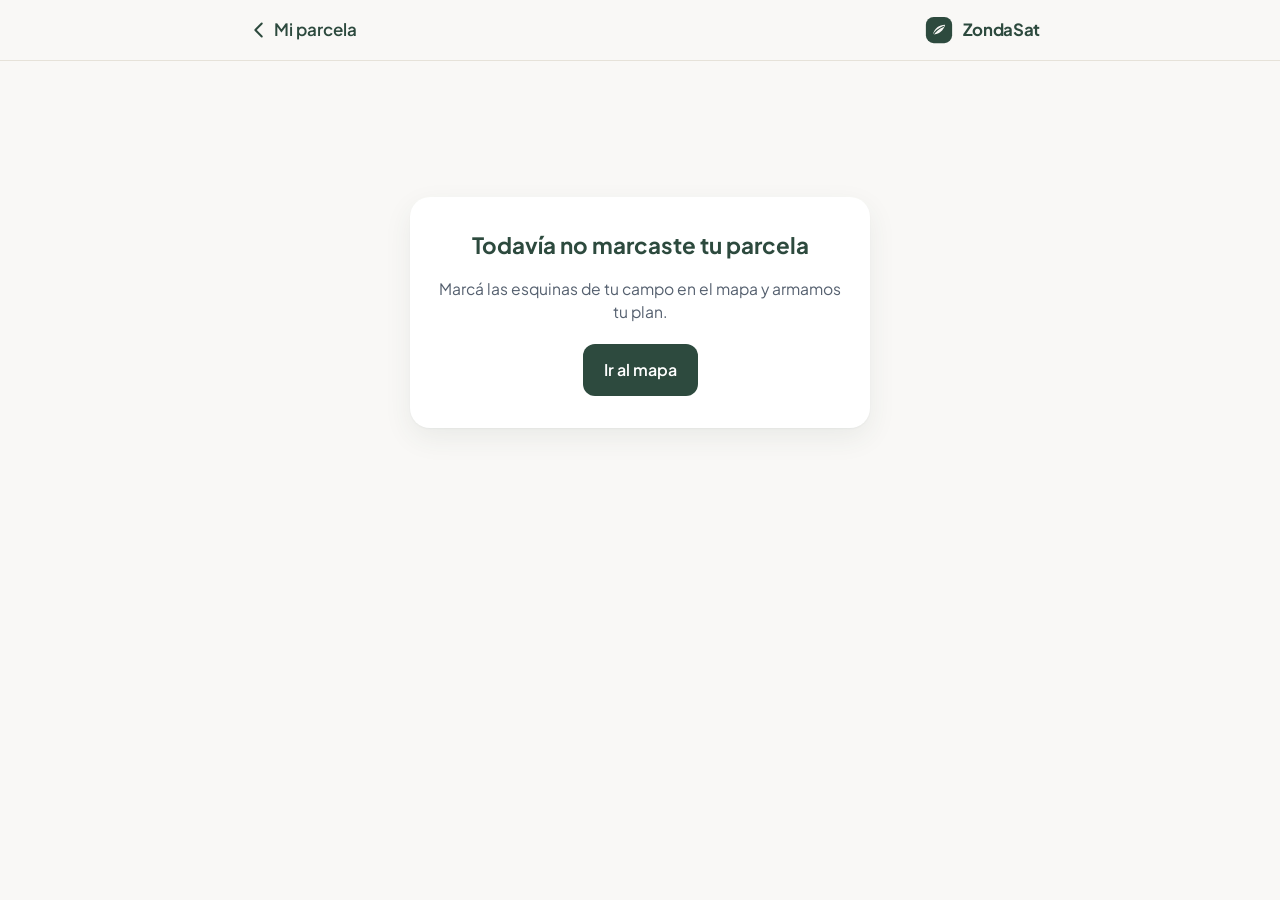
==== resultado/resultado.html @ 3f412709 "feat: add result view, climate data, and Netlify proxy for Gemini API" ====
<!DOCTYPE html>
<html lang="es">
<head>
    <meta charset="UTF-8">
    <meta name="viewport" content="width=device-width, initial-scale=1, viewport-fit=cover">
    <meta name="theme-color" content="#F9F8F6">
    <meta name="description" content="Tu plan de rotación de cultivos a tres años, temporada por temporada.">
    <title>Tu plan · ZondaSat</title>

    <link rel="preconnect" href="https://fonts.googleapis.com">
    <link rel="preconnect" href="https://fonts.gstatic.com" crossorigin>
    <link href="https://fonts.googleapis.com/css2?family=Plus+Jakarta+Sans:wght@400;500;600;700&display=swap" rel="stylesheet">

    <link rel="stylesheet" href="../styles.css">
    <link rel="stylesheet" href="resultado.css">
</head>
<body class="resultados">

    <header class="r-barra">
        <div class="r-barra__fila">
            <a class="boton-volver" href="../index.html#mapa">
                <svg viewBox="0 0 24 24" aria-hidden="true"><path d="M15 5l-7 7 7 7" fill="none" stroke="currentColor" stroke-width="2.2" stroke-linecap="round" stroke-linejoin="round"/></svg>
                <span>Mi parcela</span>
            </a>
            <span class="marca marca--chica">
                <svg class="marca__icono" viewBox="0 0 32 32" aria-hidden="true">
                    <rect x="1" y="1" width="30" height="30" rx="9" fill="#2D4A3E"/>
                    <path d="M9 21c7 0 12-4 14-11-7 0-12 4-14 11Z" fill="#F9F8F6"/>
                    <path d="M9 22c3-5 7-8 12-10" fill="none" stroke="#2D4A3E" stroke-width="1.4" stroke-linecap="round"/>
                </svg>
                <span class="marca__nombre">ZondaSat</span>
            </span>
        </div>
        <nav class="r-nav" id="nav" aria-label="Secciones del informe" hidden></nav>
    </header>

    <main class="r-principal">
        <!-- Estado de carga / error / sin datos -->
        <section class="estado" id="estado" aria-live="polite">
            <div class="estado__spinner" aria-hidden="true"></div>
            <h1 class="estado__titulo">Armando tu plan…</h1>
            <p class="estado__texto">Estamos analizando el clima de tu zona y redactando la explicación. Puede tardar unos segundos.</p>
        </section>

        <!-- Informe -->
        <div id="contenido" hidden>
            <section class="portada" id="portada"></section>
            <div class="hilo" id="hilo"></div>
            <footer class="r-pie" id="pie"></footer>
        </div>
    </main>

    <script type="module" src="resultado.js"></script>
</body>
</html>
---- styles.css ----
/* =====================================================================
   ZondaSat — estilos
   Estética agro-minimalista: fondo marfil, tarjetas blancas, verde oliva
   como color principal y terracota para acentos y avisos.
   Se diseña primero para celular y se amplía en pantallas grandes.
   ===================================================================== */

:root {
    --fondo: #F9F8F6;
    --superficie: #FFFFFF;
    --primario: #2D4A3E;
    --primario-fuerte: #223A30;
    --primario-suave: #E6EDE8;
    --acento: #C26838;
    --acento-suave: #FBEFE6;
    --ambar: #D97706;
    --texto: #1E293B;
    --texto-suave: #55606F;
    --linea: #E6E2D9;

    --radio: 12px;
    --radio-grande: 20px;
    --sombra: 0 1px 2px rgba(30, 41, 59, .04), 0 10px 28px rgba(45, 74, 62, .08);
    --sombra-flotante: 0 2px 6px rgba(30, 41, 59, .10), 0 10px 24px rgba(30, 41, 59, .12);

    --fuente: "Plus Jakarta Sans", system-ui, -apple-system, "Segoe UI", Roboto, sans-serif;
    --fuente-mono: ui-monospace, "SF Mono", "Cascadia Mono", "Roboto Mono", Menlo, Consolas, monospace;

    --margen: clamp(20px, 5vw, 40px);
    --tactil: 52px;                 /* alto mínimo de botones: cómodo con guantes */
}

*, *::before, *::after { box-sizing: border-box; }

html { -webkit-text-size-adjust: 100%; }

body {
    margin: 0;
    min-height: 100dvh;
    background: var(--fondo);
    color: var(--texto);
    font-family: var(--fuente);
    font-size: 17px;
    line-height: 1.5;
    -webkit-font-smoothing: antialiased;
}

h1, h2, p, ol, dl, dd, figure { margin: 0; }
ol { padding: 0; list-style: none; }
button { font: inherit; color: inherit; }
[hidden] { display: none !important; }

.mono { font-family: var(--fuente-mono); font-size: .92em; letter-spacing: -.01em; }

:focus-visible { outline: 3px solid var(--ambar); outline-offset: 3px; }

/* ---------------------------------------------------------------------
   Marca
   --------------------------------------------------------------------- */
.marca {
    display: inline-flex;
    align-items: center;
    gap: 10px;
    color: var(--primario);
    text-decoration: none;
}
.marca__icono { width: 34px; height: 34px; flex: none; }
.marca__nombre { font-size: 1.2rem; font-weight: 700; letter-spacing: -.02em; }
.marca--chica .marca__icono { width: 28px; height: 28px; }
.marca--chica .marca__nombre { font-size: 1.05rem; }

/* ---------------------------------------------------------------------
   Botones
   --------------------------------------------------------------------- */
.boton {
    display: inline-flex;
    align-items: center;
    justify-content: center;
    min-height: var(--tactil);
    padding: 12px 20px;
    border: 1.5px solid transparent;
    border-radius: var(--radio);
    font-weight: 600;
    font-size: 1rem;
    line-height: 1.2;
    text-align: center;
    cursor: pointer;
    transition: background-color .15s ease, border-color .15s ease, transform .1s ease, opacity .15s ease;
    -webkit-tap-highlight-color: transparent;
}
.boton:active:not(:disabled) { transform: scale(.98); }
.boton:disabled { cursor: not-allowed; opacity: .45; }

.boton--primario { background: var(--primario); color: #FFFFFF; }
.boton--primario:hover:not(:disabled) { background: var(--primario-fuerte); }

.boton--secundario { background: var(--superficie); border-color: var(--linea); color: var(--texto); }
.boton--secundario:hover:not(:disabled) { border-color: var(--primario); }

.boton--grande { min-height: 60px; padding: 16px 28px; font-size: 1.125rem; border-radius: 14px; }

/* =====================================================================
   VISTA 1: BIENVENIDA
   ===================================================================== */
.bienvenida {
    display: flex;
    flex-direction: column;
    min-height: 100dvh;
    padding: max(20px, env(safe-area-inset-top)) var(--margen) max(20px, env(safe-area-inset-bottom));
}

.bienvenida__barra { padding-bottom: 20px; }

.bienvenida__contenido {
    flex: 1;
    display: grid;
    gap: 28px;
    align-content: center;
    width: 100%;
    max-width: 1120px;
    margin-inline: auto;
}

/* En celular la imagen va arriba, como portada */
.bienvenida__imagen { order: -1; position: relative; margin-bottom: 14px; }

.campo {
    display: block;
    width: 100%;
    height: auto;
    aspect-ratio: 480 / 300;
    max-height: 36dvh;
    border-radius: var(--radio-grande);
    box-shadow: var(--sombra);
    object-fit: cover;
}

/* El contorno de la parcela se dibuja una sola vez al cargar */
.campo__seleccion {
    stroke-dasharray: 1;
    stroke-dashoffset: 1;
    animation: trazar 1.4s .35s cubic-bezier(.6, 0, .2, 1) forwards;
}
.campo__vertices circle {
    opacity: 0;
    transform-box: fill-box;
    transform-origin: center;
    animation: aparecer .3s ease-out forwards;
}
.campo__vertices circle:nth-child(1) { animation-delay: .35s; }
.campo__vertices circle:nth-child(2) { animation-delay: .75s; }
.campo__vertices circle:nth-child(3) { animation-delay: 1.1s; }
.campo__vertices circle:nth-child(4) { animation-delay: 1.45s; }

@keyframes trazar { to { stroke-dashoffset: 0; } }
@keyframes aparecer { from { opacity: 0; transform: scale(.4); } to { opacity: 1; transform: scale(1); } }

.campo__dato {
    position: absolute;
    right: 14px;
    bottom: -18px;                  /* la etiqueta cuelga del borde de la imagen */
    display: grid;
    gap: 1px;
    padding: 9px 13px;
    background: var(--superficie);
    border-radius: var(--radio);
    box-shadow: var(--sombra-flotante);
    line-height: 1.3;
}
.campo__dato-etiqueta { font-size: .78rem; font-weight: 600; color: var(--texto-suave); }
.campo__dato-valor { font-size: .84rem; color: var(--texto); }

.bienvenida__texto { display: grid; gap: 18px; justify-items: start; }

.saludo { font-size: 1.125rem; font-weight: 600; color: var(--acento); }

.titulo {
    font-size: clamp(1.9rem, 6.4vw, 3.25rem);
    line-height: 1.12;
    font-weight: 700;
    letter-spacing: -.03em;
    color: var(--primario);
    text-wrap: balance;
    max-width: 17ch;
}

.bajada { font-size: 1.0625rem; color: var(--texto-suave); max-width: 46ch; text-wrap: pretty; }

.pasos { display: grid; gap: 12px; width: 100%; margin-block: 4px; }
.pasos__item { display: flex; align-items: center; gap: 12px; font-weight: 500; }
.pasos__numero {
    flex: none;
    display: grid;
    place-items: center;
    width: 30px;
    height: 30px;
    border-radius: 50%;
    background: var(--primario-suave);
    color: var(--primario);
    font-size: .9rem;
    font-weight: 700;
}

.nota { font-size: .9rem; color: var(--texto-suave); }

/* En celular el botón queda siempre a la vista, pegado al borde inferior */
.bienvenida__accion {
    position: sticky;
    bottom: 0;
    z-index: 5;
    width: calc(100% + 2 * var(--margen));
    margin: 2px calc(-1 * var(--margen)) 0;
    padding: 18px var(--margen) max(14px, env(safe-area-inset-bottom));
    background: linear-gradient(to top, var(--fondo) 72%, rgba(249, 248, 246, 0));
}
.bienvenida__accion .boton--grande { width: 100%; }

.bienvenida__pie {
    padding-top: 24px;
    font-size: .82rem;
    color: var(--texto-suave);
    text-align: center;
}

/* Pantallas medianas y grandes: texto a la izquierda, imagen a la derecha */
@media (min-width: 860px) {
    .bienvenida__contenido {
        grid-template-columns: minmax(0, 1.2fr) minmax(0, 1fr);
        gap: clamp(40px, 6vw, 88px);
        align-items: center;
    }
    .bienvenida__imagen { order: 0; margin-bottom: 0; }
    .titulo { max-width: 22ch; font-size: clamp(2.25rem, 3.6vw, 3rem); }
    .campo { aspect-ratio: 480 / 440; max-height: none; }
    .campo__dato { right: 22px; bottom: 22px; padding: 11px 16px; }
    .campo__dato-etiqueta { font-size: .82rem; }
    .campo__dato-valor { font-size: .9rem; }
    .bienvenida__texto { gap: 22px; }
    .bienvenida__accion { position: static; width: auto; margin: 4px 0 0; padding: 0; background: none; }
    .bienvenida__accion .boton--grande { width: auto; min-width: 240px; }
    .bienvenida__pie { text-align: left; max-width: 1120px; width: 100%; margin-inline: auto; }
}

/* Celulares apaisados: todo en una sola pantalla, con el botón a la vista */
@media (max-height: 520px) and (orientation: landscape) {
    .bienvenida__barra { padding-bottom: 8px; }
    .bienvenida__contenido { grid-template-columns: minmax(0, 1.25fr) minmax(0, 1fr); align-items: center; gap: 28px; }
    .bienvenida__imagen { order: 0; margin-bottom: 0; }
    .campo { aspect-ratio: 480 / 360; max-height: 62dvh; }
    .campo__dato { right: 12px; bottom: 12px; }
    .bienvenida__texto { gap: 10px; }
    .titulo { font-size: 1.6rem; max-width: 24ch; }
    .bajada { font-size: .95rem; }
    .pasos, .nota, .bienvenida__pie { display: none; }
    .bienvenida__accion { position: static; width: auto; margin: 6px 0 0; padding: 0; background: none; }
    .bienvenida__accion .boton--grande { width: auto; min-width: 220px; min-height: 52px; }
}

/* =====================================================================
   VISTA 2: MAPA
   ===================================================================== */
.mapa-vista {
    display: grid;
    grid-template-rows: auto minmax(0, 1fr) auto;
    height: 100dvh;
    background: var(--fondo);
}

.mapa-vista__barra {
    display: flex;
    align-items: center;
    justify-content: space-between;
    gap: 12px;
    padding: max(8px, env(safe-area-inset-top)) 12px 8px;
    background: var(--fondo);
}

.boton-volver {
    display: inline-flex;
    align-items: center;
    gap: 4px;
    min-height: 44px;
    padding: 8px 14px 8px 8px;
    border: 0;
    border-radius: var(--radio);
    background: transparent;
    color: var(--primario);
    font-weight: 600;
    cursor: pointer;
    -webkit-tap-highlight-color: transparent;
}
.boton-volver:hover { background: var(--primario-suave); }
.boton-volver svg { width: 22px; height: 22px; }

.mapa-vista .marca--chica { padding-right: 6px; }

/* ----- Mapa ----- */
.mapa-vista__mapa { position: relative; min-height: 0; }

#mapa {
    position: absolute;
    inset: 0;
    background: #DDE3DA;
    font-family: var(--fuente);
    z-index: 0;
}

.pista {
    position: absolute;
    top: 12px;
    left: 12px;
    z-index: 500;
    max-width: calc(100% - 82px);          /* deja libre el control de zoom */
    padding: 11px 16px;
    background: var(--superficie);
    border-radius: 14px;
    box-shadow: var(--sombra-flotante);
    font-size: .95rem;
    font-weight: 600;
    line-height: 1.3;
    color: var(--primario);
    pointer-events: none;
    transition: background-color .2s ease, color .2s ease;
}
.pista--aviso { background: var(--acento); color: #FFFFFF; }

.mapa-controles {
    position: absolute;
    right: 12px;
    bottom: 26px;
    z-index: 500;
    display: flex;
    flex-direction: column;
    align-items: flex-end;
    gap: 10px;
}

.conmutador {
    display: flex;
    padding: 4px;
    background: var(--superficie);
    border-radius: var(--radio);
    box-shadow: var(--sombra-flotante);
}
.conmutador__opcion {
    min-height: 40px;
    padding: 6px 14px;
    border: 0;
    border-radius: 9px;
    background: transparent;
    font-size: .9rem;
    font-weight: 600;
    color: var(--texto-suave);
    cursor: pointer;
    -webkit-tap-highlight-color: transparent;
}
.conmutador__opcion[aria-pressed="true"] { background: var(--primario); color: #FFFFFF; }

.boton-flotante {
    display: grid;
    place-items: center;
    width: 48px;
    height: 48px;
    border: 0;
    border-radius: var(--radio);
    background: var(--superficie);
    box-shadow: var(--sombra-flotante);
    color: var(--primario);
    cursor: pointer;
    -webkit-tap-highlight-color: transparent;
}
.boton-flotante svg { width: 24px; height: 24px; }
.boton-flotante.buscando svg { animation: latir 1s ease-in-out infinite; }
@keyframes latir { 50% { opacity: .35; } }

.mapa-herramientas {
    position: absolute;
    left: 12px;
    bottom: 26px;
    z-index: 500;
    display: flex;
    gap: 8px;
}
.boton-herramienta {
    display: inline-flex;
    align-items: center;
    gap: 6px;
    min-height: 48px;
    padding: 8px 14px 8px 11px;
    border: 0;
    border-radius: var(--radio);
    background: var(--superficie);
    box-shadow: var(--sombra-flotante);
    font-size: .92rem;
    font-weight: 600;
    color: var(--texto);
    cursor: pointer;
    -webkit-tap-highlight-color: transparent;
}
.boton-herramienta svg { width: 20px; height: 20px; flex: none; color: var(--acento); }
.boton-herramienta:active { transform: scale(.97); }

/* En celular el panel tapa el borde inferior del mapa: se sube la atribución */
.mapa-vista__mapa .leaflet-bottom { margin-bottom: 18px; }

/* ----- Elementos dibujados sobre el mapa (Leaflet) ----- */
.vertice {
    display: grid;
    place-items: center;
    width: 30px;
    height: 30px;
    border: 3px solid var(--acento);
    border-radius: 50%;
    background: #FFFFFF;
    box-shadow: 0 2px 6px rgba(0, 0, 0, .35);
    color: var(--texto);
    font: 700 13px/1 var(--fuente);
    cursor: grab;
}
.vertice:active { cursor: grabbing; }

.zona-punto {
    width: 16px;
    height: 16px;
    border: 3px solid #FFFFFF;
    border-radius: 50%;
    background: var(--primario);
    box-shadow: 0 1px 4px rgba(0, 0, 0, .4);
}

.leaflet-container .leaflet-control-attribution {
    font-size: 10px;
    background: rgba(255, 255, 255, .78);
    border-top-left-radius: 6px;
}
.leaflet-bar { border: 0 !important; box-shadow: var(--sombra-flotante) !important; border-radius: var(--radio) !important; overflow: hidden; }
.leaflet-bar a { width: 44px !important; height: 44px !important; line-height: 44px !important; color: var(--primario) !important; font-size: 20px !important; }
.leaflet-tooltip.zona-etiqueta {
    border: 0;
    border-radius: 8px;
    padding: 5px 9px;
    font: 600 12px/1.2 var(--fuente);
    color: var(--texto);
    box-shadow: var(--sombra-flotante);
}
.leaflet-tooltip.zona-etiqueta::before { display: none; }

/* ----- Panel ----- */
.panel {
    position: relative;
    z-index: 600;
    margin-top: -18px;
    padding: 20px 16px max(16px, env(safe-area-inset-bottom));
    background: var(--superficie);
    border-radius: var(--radio-grande) var(--radio-grande) 0 0;
    box-shadow: 0 -6px 24px rgba(30, 41, 59, .10);
    max-height: 62dvh;
    overflow-y: auto;
}

.panel__estado { display: grid; gap: 14px; }

.panel__encabezado { display: grid; gap: 4px; }
.panel__titulo { font-size: 1.3rem; line-height: 1.2; font-weight: 700; letter-spacing: -.02em; color: var(--primario); }
.panel__ayuda { font-size: .95rem; color: var(--texto-suave); }

.datos { display: grid; grid-template-columns: 1fr 1fr; gap: 8px; }
.datos__item {
    display: grid;
    gap: 2px;
    padding: 10px 12px;
    background: var(--fondo);
    border-radius: var(--radio);
    min-width: 0;
}
.datos__item--ancho { grid-column: 1 / -1; }
.datos dt { font-size: .8rem; font-weight: 600; color: var(--texto-suave); }
.datos dd { font-size: 1.05rem; font-weight: 600; color: var(--texto); overflow-wrap: anywhere; }
.datos dd.mono { font-size: .95rem; font-weight: 500; }

.aviso {
    padding: 12px 14px;
    background: var(--acento-suave);
    border-left: 4px solid var(--acento);
    border-radius: 8px;
    font-size: .95rem;
    color: #7A3C1B;
}

.acciones { display: grid; gap: 8px; }
.acciones__principal { width: 100%; }
.acciones__nota { font-size: .88rem; color: var(--texto-suave); text-align: center; }

.sello {
    display: grid;
    place-items: center;
    width: 44px;
    height: 44px;
    margin-bottom: 6px;
    border-radius: 50%;
    background: var(--primario-suave);
    color: var(--primario);
}
.sello svg { width: 24px; height: 24px; }

/* Celulares: panel compacto para dejarle lugar al mapa */
@media (max-width: 859px) {
    #panel-marcando .panel__ayuda { display: none; }      /* la pista sobre el mapa ya guía cada paso */
    .panel__estado { gap: 12px; }
    .datos__item { padding: 8px 12px; }
    .datos__item--ancho {
        display: flex;
        align-items: baseline;
        justify-content: space-between;
        gap: 12px;
        padding: 4px 2px;
        background: none;
        border-radius: 0;
    }
    .datos__item--ancho dd { font-size: .95rem; text-align: right; }
    .datos dd.mono { font-size: .88rem; }
}
@media (max-width: 859px) and (max-height: 640px) and (orientation: portrait) {
    .panel { padding-top: 16px; }
    #panel-marcando .panel__encabezado, #fila-centro { display: none !important; }
    .panel__titulo { font-size: 1.15rem; }
    .panel__estado { gap: 9px; }
    .datos dd { font-size: 1rem; }
    .acciones__nota { display: none; }
    .boton { min-height: 48px; }
}

/* Pantallas anchas y celulares apaisados: panel al costado */
@media (min-width: 860px), (orientation: landscape) and (max-height: 520px) and (min-width: 600px) {
    .mapa-vista {
        grid-template-columns: minmax(280px, 400px) minmax(0, 1fr);
        grid-template-rows: auto minmax(0, 1fr);
    }
    .mapa-vista__barra { grid-column: 1; grid-row: 1; padding: 16px 20px 8px; }
    .panel {
        grid-column: 1;
        grid-row: 2;
        margin-top: 0;
        max-height: none;
        padding: 12px 24px 24px;
        background: var(--fondo);
        border-radius: 0;
        box-shadow: none;
    }
    .panel__estado {
        padding: 22px;
        background: var(--superficie);
        border-radius: var(--radio-grande);
        box-shadow: var(--sombra);
        gap: 18px;
    }
    .datos__item { background: var(--fondo); }
    .mapa-vista__mapa { grid-column: 2; grid-row: 1 / -1; margin: 16px 16px 16px 0; border-radius: var(--radio-grande); overflow: hidden; box-shadow: var(--sombra); }
    .mapa-controles { bottom: 30px; right: 16px; }
    .mapa-herramientas { bottom: 30px; left: 16px; }
    .mapa-vista__mapa .leaflet-bottom { margin-bottom: 0; }
    .pista { top: 16px; left: 16px; }
}

@media (orientation: landscape) and (max-height: 520px) and (min-width: 600px) and (max-width: 859px) {
    .mapa-vista { grid-template-columns: minmax(260px, 42%) minmax(0, 1fr); }
    .mapa-vista__barra { padding: 8px 12px 4px; }
    .panel { padding: 4px 12px 12px; }
    .panel__estado { padding: 14px; gap: 10px; }
    .panel__ayuda { display: none; }
    .mapa-vista__mapa { margin: 8px 8px 8px 0; }
    .boton { min-height: 46px; }
}

/* ---------------------------------------------------------------------
   Cambio de vista
   --------------------------------------------------------------------- */
.bienvenida, .mapa-vista { animation: entrar .28s ease-out; }
@keyframes entrar { from { opacity: 0; transform: translateY(8px); } to { opacity: 1; transform: none; } }

@media (prefers-reduced-motion: reduce) {
    *, *::before, *::after { animation: none !important; transition: none !important; }
    .campo__seleccion { stroke-dashoffset: 0; }
    .campo__vertices circle { opacity: 1; }
}
---- resultado/resultado.css ----
/* =====================================================================
   ZondaSat — estilos de la pantalla de resultados (resultado/resultado.css)
   Usa las variables definidas en ../styles.css
   ===================================================================== */

.resultados {
    display: flex;
    flex-direction: column;
    min-height: 100dvh;
}

.resultados h3,
.resultados h4 {
    margin: 0;
}

/* ---------------------------------------------------------------------
   Barra superior y navegación por secciones
   --------------------------------------------------------------------- */
.r-barra {
    position: sticky;
    top: 0;
    z-index: 40;
    background: rgba(249, 248, 246, .92);
    backdrop-filter: blur(10px);
    border-bottom: 1px solid var(--linea);
}

.r-barra__fila {
    display: flex;
    align-items: center;
    justify-content: space-between;
    gap: 12px;
    max-width: 880px;
    margin-inline: auto;
    padding: max(8px, env(safe-area-inset-top)) var(--margen) 8px;
}

.r-barra .boton-volver {
    text-decoration: none;
}

.r-nav {
    display: flex;
    gap: 6px;
    overflow-x: auto;
    scrollbar-width: none;
    max-width: 880px;
    margin-inline: auto;
    padding: 0 var(--margen) 10px;
}

.r-nav::-webkit-scrollbar {
    display: none;
}

.r-nav a {
    flex: none;
    display: inline-flex;
    align-items: center;
    gap: 6px;
    padding: 6px 12px;
    border-radius: 999px;
    background: var(--superficie);
    border: 1px solid var(--linea);
    color: var(--texto-suave);
    font-size: .85rem;
    font-weight: 600;
    text-decoration: none;
    transition: background-color .15s ease, color .15s ease, border-color .15s ease;
}

.r-nav a span {
    display: inline-grid;
    place-items: center;
    width: 20px;
    height: 20px;
    border-radius: 50%;
    background: var(--primario-suave);
    color: var(--primario);
    font-size: .75rem;
    font-weight: 700;
}

.r-nav a[aria-current="true"] {
    background: var(--primario);
    border-color: var(--primario);
    color: #FFFFFF;
}

.r-nav a[aria-current="true"] span {
    background: rgba(255, 255, 255, .2);
    color: #FFFFFF;
}

/* ---------------------------------------------------------------------
   Contenedor principal y estado de carga / error
   --------------------------------------------------------------------- */
.r-principal {
    flex: 1;
    width: 100%;
    max-width: 880px;
    margin-inline: auto;
    padding: 28px var(--margen) 64px;
}

.estado {
    display: grid;
    justify-items: center;
    text-align: center;
    gap: 14px;
    max-width: 460px;
    margin: 12dvh auto;
    padding: 32px 24px;
    background: var(--superficie);
    border-radius: var(--radio-grande);
    box-shadow: var(--sombra);
}

.estado__spinner {
    width: 42px;
    height: 42px;
    border: 4px solid var(--primario-suave);
    border-top-color: var(--primario);
    border-radius: 50%;
    animation: girar .9s linear infinite;
}

@keyframes girar {
    to {
        transform: rotate(360deg);
    }
}

.estado__titulo {
    font-size: 1.4rem;
    font-weight: 700;
    color: var(--primario);
}

.estado__texto {
    font-size: .98rem;
    color: var(--texto-suave);
}

.estado .boton {
    margin-top: 6px;
    text-decoration: none;
}

/* ---------------------------------------------------------------------
   Portada
   --------------------------------------------------------------------- */
.portada {
    display: grid;
    gap: 14px;
    padding: 26px 24px;
    margin-bottom: 32px;
    background: var(--superficie);
    border-radius: var(--radio-grande);
    box-shadow: var(--sombra);
}

.portada__etiqueta {
    font-size: .85rem;
    font-weight: 700;
    text-transform: uppercase;
    letter-spacing: .04em;
    color: var(--acento);
}

.portada__titulo {
    font-size: clamp(1.65rem, 4.5vw, 2.35rem);
    line-height: 1.15;
    font-weight: 700;
    letter-spacing: -.025em;
    color: var(--primario);
}

.portada__resumen {
    font-size: 1.05rem;
    color: var(--texto-suave);
    max-width: 65ch;
}

.chips {
    display: flex;
    flex-wrap: wrap;
    gap: 8px;
    padding-top: 4px;
}

.chip {
    display: inline-flex;
    align-items: center;
    gap: 6px;
    padding: 6px 12px;
    border-radius: 999px;
    background: var(--primario-suave);
    color: var(--primario);
    font-size: .85rem;
    font-weight: 600;
}

.chip svg {
    width: 16px;
    height: 16px;
}

.chip--acento {
    background: var(--acento-suave);
    color: #7A3C1B;
}

.aviso-ia {
    padding: 12px 14px;
    background: var(--acento-suave);
    border-left: 4px solid var(--acento);
    border-radius: 8px;
    font-size: .92rem;
    color: #7A3C1B;
}

/* ---------------------------------------------------------------------
   Hilo de pasos numerados
   --------------------------------------------------------------------- */
.hilo {
    display: grid;
    gap: 36px;
}

.paso {
    display: grid;
    gap: 16px;
    scroll-margin-top: 112px;
    animation: entrar .3s ease-out backwards;
}

.paso__encabezado {
    display: flex;
    align-items: center;
    gap: 12px;
}

.paso__nodo {
    display: inline-grid;
    place-items: center;
    width: 32px;
    height: 32px;
    border-radius: 50%;
    background: var(--primario);
    color: #FFFFFF;
    font-size: .9rem;
    font-weight: 700;
}

.paso__titulo {
    font-size: clamp(1.3rem, 3.2vw, 1.6rem);
    line-height: 1.2;
    font-weight: 700;
    letter-spacing: -.02em;
    color: var(--primario);
}

.paso__texto {
    font-size: 1rem;
    color: var(--texto);
    max-width: 68ch;
}

/* ---------------------------------------------------------------------
   Tarjetas, grillas y métricas
   --------------------------------------------------------------------- */
.tarjeta {
    padding: 20px;
    background: var(--superficie);
    border-radius: var(--radio-grande);
    box-shadow: var(--sombra);
}

.rejilla {
    display: grid;
    grid-template-columns: repeat(auto-fit, minmax(240px, 1fr));
    gap: 14px;
}

.campo-datos {
    display: grid;
    grid-template-columns: repeat(auto-fit, minmax(180px, 1fr));
    gap: 12px;
}

.metrica {
    display: grid;
    gap: 4px;
    padding: 12px 14px;
    background: var(--fondo);
    border-radius: var(--radio);
}

.metrica.ancho {
    grid-column: 1 / -1;
}

.metrica--acento {
    background: var(--primario-suave);
}

.metrica__etiqueta {
    font-size: .82rem;
    font-weight: 600;
    color: var(--texto-suave);
}

.metrica__valor {
    font-size: 1.25rem;
    font-weight: 700;
    color: var(--texto);
}

.metrica__valor small {
    font-size: .82rem;
    font-weight: 600;
    color: var(--texto-suave);
}

.metrica__nota {
    font-size: .82rem;
    color: var(--texto-suave);
}

/* ---------------------------------------------------------------------
   Clima e íconos de estación
   --------------------------------------------------------------------- */
.clima-tarjeta {
    display: grid;
    gap: 14px;
}

.clima-tarjeta__cabeza {
    display: flex;
    align-items: center;
    gap: 10px;
    font-size: 1.1rem;
    font-weight: 700;
    color: var(--primario);
}

.clima-tarjeta__datos {
    display: grid;
    grid-template-columns: 1fr 1fr;
    gap: 10px;
}

.icono-estacion {
    display: inline-grid;
    place-items: center;
    width: 36px;
    height: 36px;
    border-radius: 10px;
    flex: none;
}

.icono-estacion svg {
    width: 20px;
    height: 20px;
}

.icono-estacion--verano {
    background: var(--acento-suave);
    color: var(--acento);
}

.icono-estacion--invierno {
    background: var(--primario-suave);
    color: var(--primario);
}

/* ---------------------------------------------------------------------
   Selector de planes y vista del plan
   --------------------------------------------------------------------- */
.selector {
    display: flex;
    gap: 8px;
    padding: 6px;
    background: var(--superficie);
    border-radius: 14px;
    box-shadow: var(--sombra);
    overflow-x: auto;
}

.selector__opcion {
    flex: 1;
    min-height: 44px;
    padding: 10px 16px;
    border: 0;
    border-radius: 10px;
    background: transparent;
    font-size: .95rem;
    font-weight: 600;
    color: var(--texto-suave);
    cursor: pointer;
    white-space: nowrap;
    transition: background-color .15s ease, color .15s ease;
}

.selector__opcion[aria-selected="true"] {
    background: var(--primario);
    color: #FFFFFF;
}

.plan {
    display: grid;
    gap: 22px;
}

.plan__intro {
    display: grid;
    gap: 10px;
}

.plan__frase {
    font-size: 1.05rem;
    font-weight: 600;
    color: var(--texto);
}

.nota-caja {
    display: flex;
    align-items: flex-start;
    gap: 10px;
    padding: 12px 14px;
    background: var(--primario-suave);
    border-radius: var(--radio);
    font-size: .94rem;
    color: var(--primario);
}

.nota-caja svg {
    width: 20px;
    height: 20px;
    flex: none;
    margin-top: 2px;
}

.subtitulo {
    font-size: 1.05rem;
    font-weight: 700;
    color: var(--primario);
}

.vistazo {
    display: grid;
    gap: 8px;
}

.vistazo__fila {
    display: grid;
    grid-template-columns: 72px 1fr 1fr;
    align-items: center;
    gap: 8px;
}

.vistazo__anio {
    font-size: .9rem;
    font-weight: 700;
    color: var(--texto-suave);
}

.vistazo__celda {
    display: grid;
    gap: 2px;
    padding: 10px 14px;
    background: var(--superficie);
    border-radius: var(--radio);
    border-left: 4px solid var(--primario);
    box-shadow: var(--sombra);
}

.vistazo__celda--verano {
    border-left-color: var(--acento);
}

.vistazo__celda small {
    font-size: .76rem;
    font-weight: 600;
    color: var(--texto-suave);
}

.vistazo__celda b {
    font-size: .95rem;
    color: var(--texto);
}

.indicadores {
    display: grid;
    grid-template-columns: repeat(auto-fit, minmax(210px, 1fr));
    gap: 12px;
}

/* ---------------------------------------------------------------------
   Temporadas y barra de suelo
   --------------------------------------------------------------------- */
.anio {
    display: grid;
    gap: 12px;
}

.anio__titulo {
    font-size: .95rem;
    font-weight: 700;
    text-transform: uppercase;
    letter-spacing: .04em;
    color: var(--texto-suave);
}

.temporada {
    display: grid;
    gap: 12px;
    padding: 18px 20px;
    background: var(--superficie);
    border-radius: var(--radio-grande);
    box-shadow: var(--sombra);
}

.temporada--descanso {
    opacity: .88;
}

.temporada__cabeza {
    display: flex;
    align-items: flex-start;
    gap: 12px;
}

.temporada__etiqueta {
    font-size: .8rem;
    font-weight: 600;
    color: var(--texto-suave);
}

.temporada__cultivo {
    font-size: 1.15rem;
    font-weight: 700;
    color: var(--primario);
}

.temporada__tipo {
    font-size: .85rem;
    color: var(--texto-suave);
}

.temporada__texto {
    font-size: .96rem;
    color: var(--texto);
}

.temporada__datos {
    display: flex;
    flex-wrap: wrap;
    gap: 10px;
}

.dato {
    display: inline-flex;
    align-items: baseline;
    gap: 6px;
    padding: 6px 12px;
    background: var(--fondo);
    border-radius: 8px;
    font-size: .9rem;
}

.dato small {
    font-size: .78rem;
    font-weight: 600;
    color: var(--texto-suave);
}

.dato--negativo b {
    color: var(--acento);
}

.suelo {
    display: grid;
    gap: 6px;
}

.suelo__fila {
    display: flex;
    justify-content: space-between;
    font-size: .84rem;
    color: var(--texto-suave);
}

.suelo__barra {
    position: relative;
    height: 8px;
    background: var(--fondo);
    border-radius: 999px;
    overflow: hidden;
}

.suelo__relleno {
    height: 100%;
    background: var(--primario);
    border-radius: 999px;
}

.suelo__marca {
    position: absolute;
    top: 0;
    bottom: 0;
    width: 3px;
    background: var(--acento);
}

.cierre {
    display: grid;
    gap: 6px;
    padding: 16px 20px;
    background: var(--primario-suave);
    border-radius: var(--radio-grande);
    color: var(--primario);
}

.cierre__titulo {
    font-size: .82rem;
    font-weight: 700;
    text-transform: uppercase;
    letter-spacing: .04em;
}

/* ---------------------------------------------------------------------
   Comparación, cultivo permanente y listas finales
   --------------------------------------------------------------------- */
.comparar {
    display: grid;
    grid-template-columns: repeat(auto-fit, minmax(230px, 1fr));
    gap: 14px;
}

.comparar__plan {
    display: grid;
    align-content: start;
    gap: 10px;
}

.comparar__nombre {
    font-size: 1.1rem;
    font-weight: 700;
    color: var(--primario);
}

.comparar__insignias {
    display: flex;
    flex-wrap: wrap;
    gap: 6px;
    min-height: 24px;
}

.insignia {
    padding: 3px 9px;
    border-radius: 999px;
    background: var(--acento-suave);
    color: #7A3C1B;
    font-size: .76rem;
    font-weight: 700;
}

.comparar__cultivos {
    font-size: .85rem;
    color: var(--texto-suave);
    padding-top: 4px;
}

.lista {
    display: grid;
    gap: 10px;
}

.lista__item {
    display: flex;
    align-items: flex-start;
    gap: 10px;
    font-size: .96rem;
}

.lista__marca {
    display: inline-grid;
    place-items: center;
    width: 24px;
    height: 24px;
    border-radius: 50%;
    flex: none;
    margin-top: 1px;
}

.lista__marca svg {
    width: 15px;
    height: 15px;
}

.lista--avisos .lista__marca {
    background: var(--acento-suave);
    color: var(--acento);
}

.lista--pasos .lista__marca {
    background: var(--primario-suave);
    color: var(--primario);
}

/* ---------------------------------------------------------------------
   Pie de página e impresión
   --------------------------------------------------------------------- */
.r-pie {
    display: grid;
    gap: 16px;
    margin-top: 44px;
    padding-top: 24px;
    border-top: 1px solid var(--linea);
}

.r-pie__acciones {
    display: flex;
    flex-wrap: wrap;
    gap: 12px;
}

.r-pie__acciones .boton {
    text-decoration: none;
}

.r-pie__nota {
    font-size: .84rem;
    color: var(--texto-suave);
}

@media print {

    .r-barra,
    .r-pie__acciones,
    .selector {
        display: none !important;
    }

    .r-principal {
        max-width: 100%;
        padding: 0;
    }
}
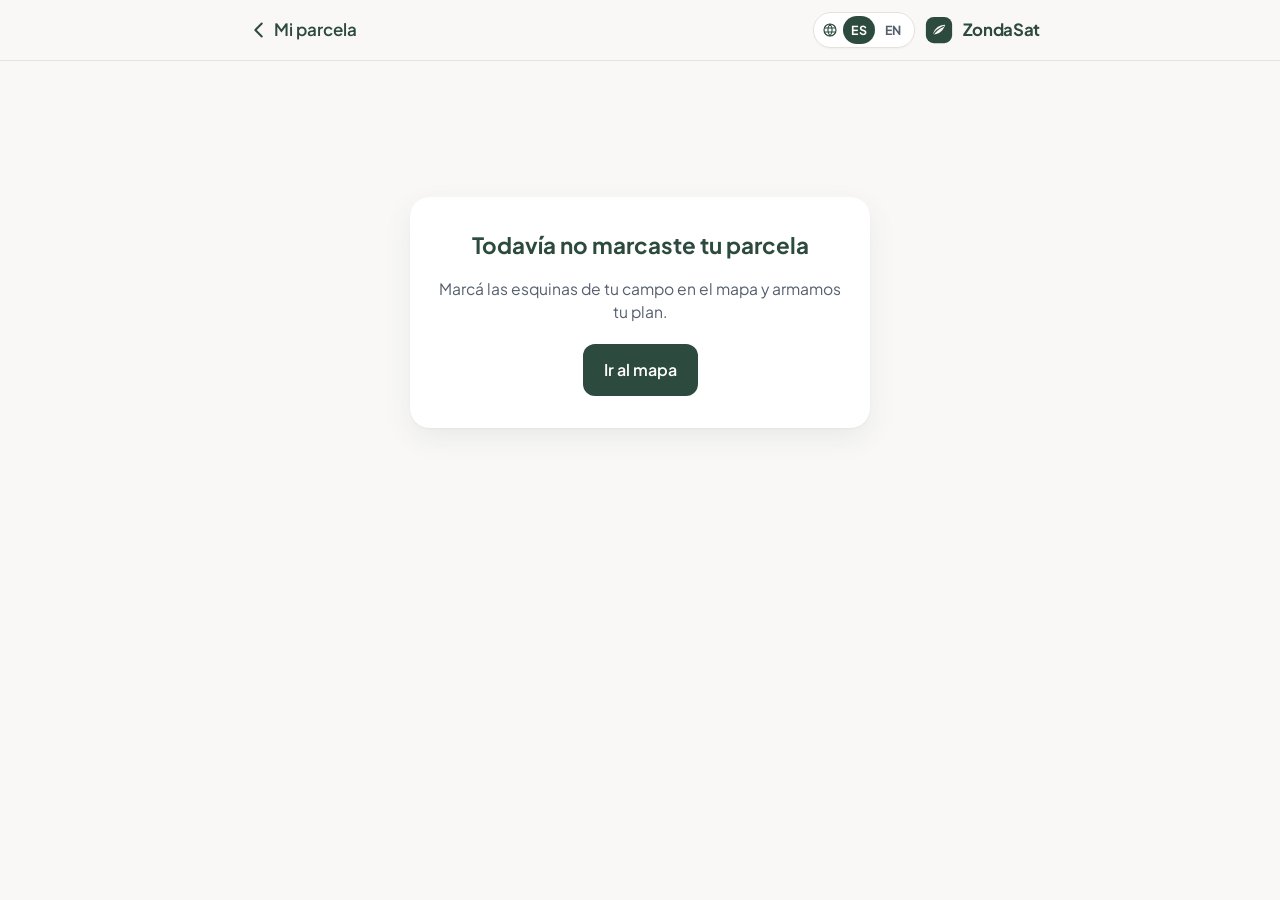
==== commit 1c1fcba7: "feat: add internationalization (i18n) support for Spanish and English" ====
--- a/resultado/resultado.html
+++ b/resultado/resultado.html
@@ -4,8 +4,8 @@
     <meta charset="UTF-8">
     <meta name="viewport" content="width=device-width, initial-scale=1, viewport-fit=cover">
     <meta name="theme-color" content="#F9F8F6">
-    <meta name="description" content="Tu plan de rotación de cultivos a tres años, temporada por temporada.">
-    <title>Tu plan · ZondaSat</title>
+    <meta name="description" data-i18n-meta="meta.resultsDescription" content="Tu plan de rotación de cultivos a tres años, temporada por temporada.">
+    <title data-i18n-doc-title="meta.resultsTitle">Tu plan · ZondaSat</title>
 
     <link rel="preconnect" href="https://fonts.googleapis.com">
     <link rel="preconnect" href="https://fonts.gstatic.com" crossorigin>
@@ -20,26 +20,36 @@
         <div class="r-barra__fila">
             <a class="boton-volver" href="../index.html#mapa">
                 <svg viewBox="0 0 24 24" aria-hidden="true"><path d="M15 5l-7 7 7 7" fill="none" stroke="currentColor" stroke-width="2.2" stroke-linecap="round" stroke-linejoin="round"/></svg>
-                <span>Mi parcela</span>
+                <span data-i18n="header.backToParcel">Mi parcela</span>
             </a>
-            <span class="marca marca--chica">
-                <svg class="marca__icono" viewBox="0 0 32 32" aria-hidden="true">
-                    <rect x="1" y="1" width="30" height="30" rx="9" fill="#2D4A3E"/>
-                    <path d="M9 21c7 0 12-4 14-11-7 0-12 4-14 11Z" fill="#F9F8F6"/>
-                    <path d="M9 22c3-5 7-8 12-10" fill="none" stroke="#2D4A3E" stroke-width="1.4" stroke-linecap="round"/>
-                </svg>
-                <span class="marca__nombre">ZondaSat</span>
-            </span>
+            <div class="barra-derecha">
+                <div class="selector-idioma" role="group" aria-label="Seleccionar idioma">
+                    <svg class="selector-idioma__icono" viewBox="0 0 24 24" aria-hidden="true">
+                        <circle cx="12" cy="12" r="9" fill="none" stroke="currentColor" stroke-width="1.8"/>
+                        <path d="M3.6 9h16.8M3.6 15h16.8M12 3a14.5 14.5 0 0 0 0 18M12 3a14.5 14.5 0 0 1 0 18" fill="none" stroke="currentColor" stroke-width="1.6"/>
+                    </svg>
+                    <button class="selector-idioma__btn selector-idioma__btn--activo" type="button" data-lang="es" aria-pressed="true">ES</button>
+                    <button class="selector-idioma__btn" type="button" data-lang="en" aria-pressed="false">EN</button>
+                </div>
+                <span class="marca marca--chica">
+                    <svg class="marca__icono" viewBox="0 0 32 32" aria-hidden="true">
+                        <rect x="1" y="1" width="30" height="30" rx="9" fill="#2D4A3E"/>
+                        <path d="M9 21c7 0 12-4 14-11-7 0-12 4-14 11Z" fill="#F9F8F6"/>
+                        <path d="M9 22c3-5 7-8 12-10" fill="none" stroke="#2D4A3E" stroke-width="1.4" stroke-linecap="round"/>
+                    </svg>
+                    <span class="marca__nombre">ZondaSat</span>
+                </span>
+            </div>
         </div>
-        <nav class="r-nav" id="nav" aria-label="Secciones del informe" hidden></nav>
+        <nav class="r-nav" id="nav" data-i18n-aria="results.navAria" aria-label="Secciones del informe" hidden></nav>
     </header>
 
     <main class="r-principal">
         <!-- Estado de carga / error / sin datos -->
         <section class="estado" id="estado" aria-live="polite">
             <div class="estado__spinner" aria-hidden="true"></div>
-            <h1 class="estado__titulo">Armando tu plan…</h1>
-            <p class="estado__texto">Estamos analizando el clima de tu zona y redactando la explicación. Puede tardar unos segundos.</p>
+            <h1 class="estado__titulo" data-i18n="results.loadingTitle">Armando tu plan…</h1>
+            <p class="estado__texto" data-i18n="results.loadingText">Estamos analizando el clima de tu zona y redactando la explicación. Puede tardar unos segundos.</p>
         </section>
 
         <!-- Informe -->
@@ -52,4 +62,4 @@
 
     <script type="module" src="resultado.js"></script>
 </body>
-</html>+</html>
--- a/styles.css
+++ b/styles.css
@@ -55,7 +55,7 @@
 :focus-visible { outline: 3px solid var(--ambar); outline-offset: 3px; }
 
 /* ---------------------------------------------------------------------
-   Marca
+   Marca y selector de idioma en Header
    --------------------------------------------------------------------- */
 .marca {
     display: inline-flex;
@@ -68,6 +68,58 @@
 .marca__nombre { font-size: 1.2rem; font-weight: 700; letter-spacing: -.02em; }
 .marca--chica .marca__icono { width: 28px; height: 28px; }
 .marca--chica .marca__nombre { font-size: 1.05rem; }
+
+.barra-derecha {
+    display: inline-flex;
+    align-items: center;
+    gap: 10px;
+}
+
+.selector-idioma {
+    display: inline-flex;
+    align-items: center;
+    gap: 2px;
+    padding: 3px 4px 3px 8px;
+    background: var(--superficie);
+    border: 1px solid var(--linea);
+    border-radius: 999px;
+    box-shadow: 0 1px 2px rgba(30, 41, 59, .04);
+}
+
+.selector-idioma__icono {
+    width: 16px;
+    height: 16px;
+    color: var(--primario);
+    margin-right: 3px;
+    flex: none;
+}
+
+.selector-idioma__btn {
+    min-width: 32px;
+    min-height: 28px;
+    padding: 3px 8px;
+    border: 0;
+    border-radius: 999px;
+    background: transparent;
+    color: var(--texto-suave);
+    font-size: .78rem;
+    font-weight: 700;
+    letter-spacing: .02em;
+    cursor: pointer;
+    transition: background-color .15s ease, color .15s ease;
+    -webkit-tap-highlight-color: transparent;
+}
+
+.selector-idioma__btn:hover:not(.selector-idioma__btn--activo) {
+    color: var(--primario);
+    background: var(--primario-suave);
+}
+
+.selector-idioma__btn--activo,
+.selector-idioma__btn[aria-pressed="true"] {
+    background: var(--primario);
+    color: #FFFFFF;
+}
 
 /* ---------------------------------------------------------------------
    Botones
@@ -109,7 +161,16 @@
     padding: max(20px, env(safe-area-inset-top)) var(--margen) max(20px, env(safe-area-inset-bottom));
 }
 
-.bienvenida__barra { padding-bottom: 20px; }
+.bienvenida__barra {
+    display: flex;
+    align-items: center;
+    justify-content: space-between;
+    gap: 12px;
+    width: 100%;
+    max-width: 1120px;
+    margin-inline: auto;
+    padding-bottom: 20px;
+}
 
 .bienvenida__contenido {
     flex: 1;
